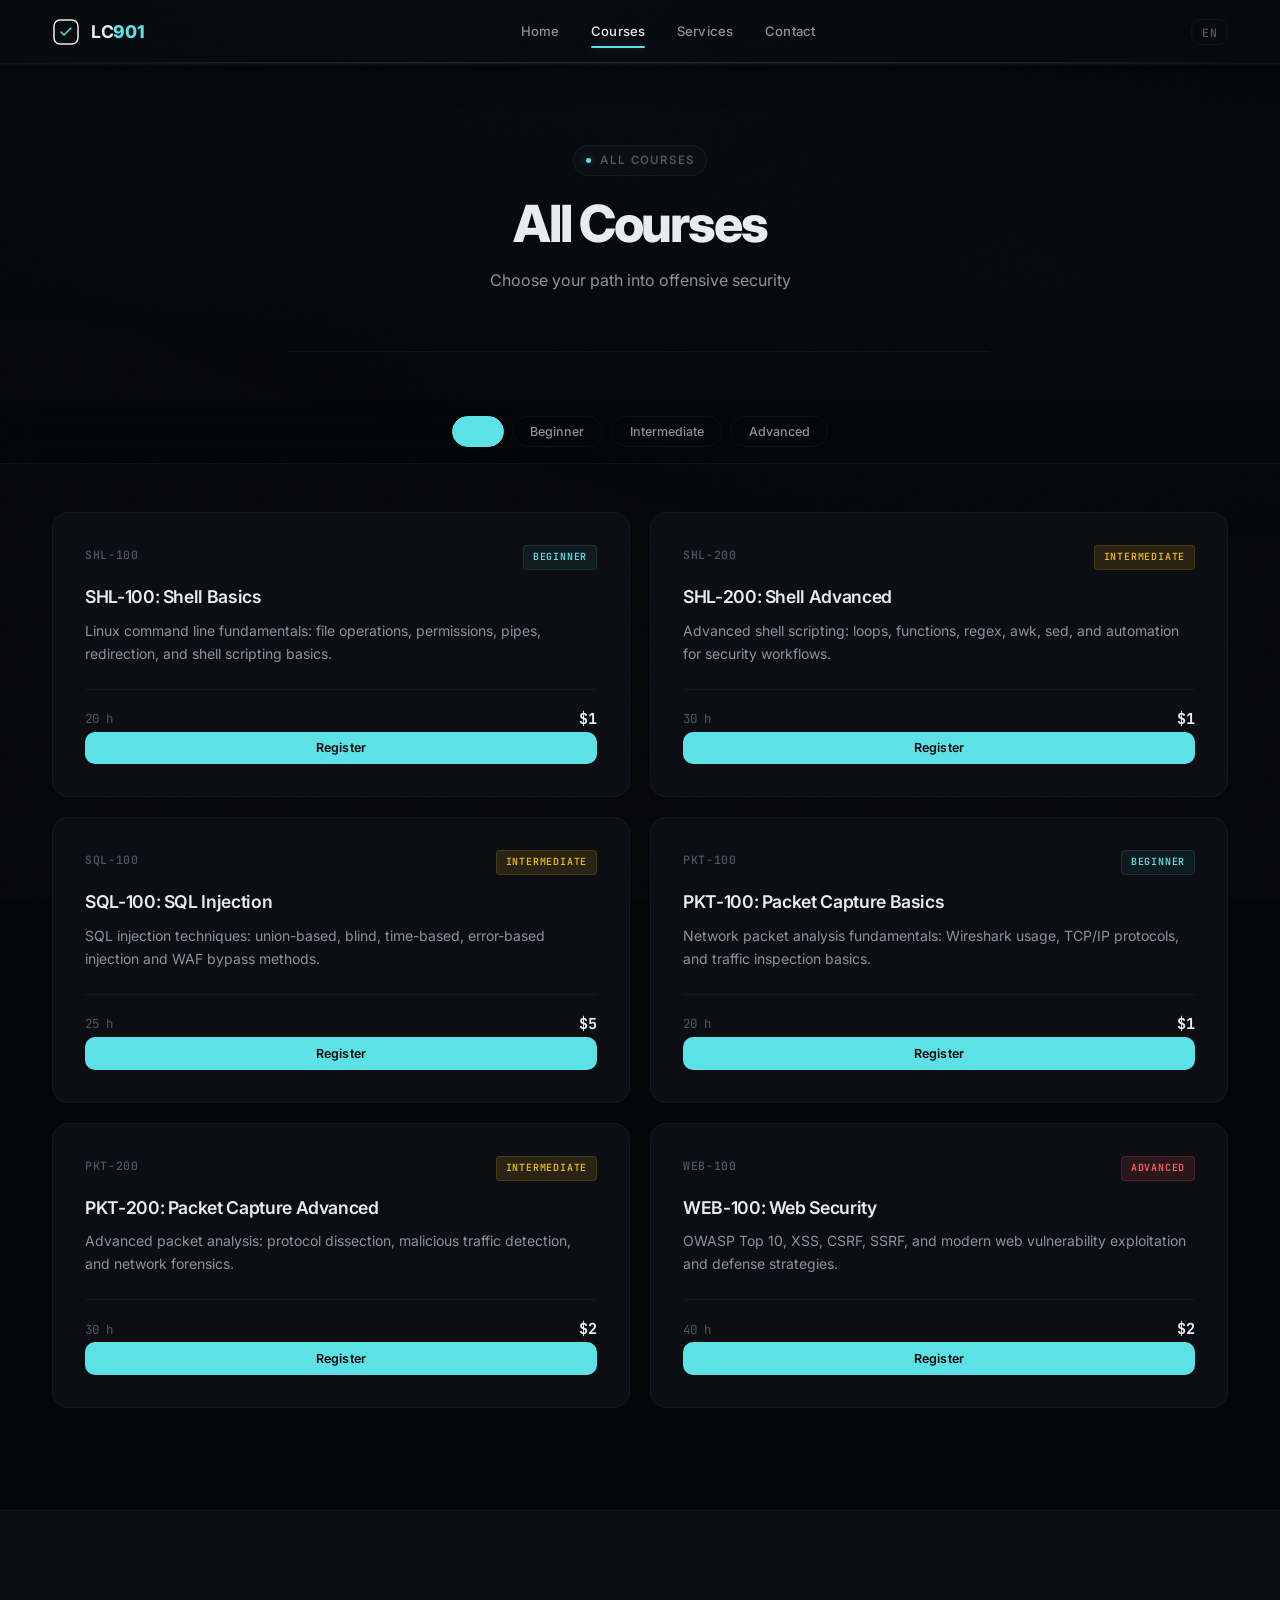
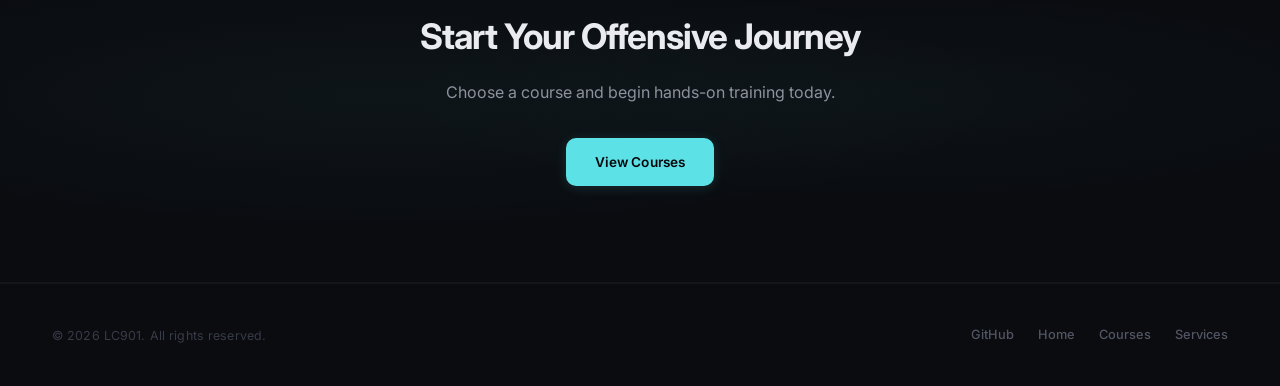
==== courses.html @ bdf3a2ab "Add files via upload" ====
<!DOCTYPE html>
<html lang="en">
<head>
  <meta charset="UTF-8">
  <meta name="viewport" content="width=device-width, initial-scale=1.0">
  <title>Courses — LC901</title>
  <meta name="description" content="Choose your path into offensive security.">
  <link rel="preconnect" href="https://fonts.googleapis.com">
  <link rel="preconnect" href="https://fonts.gstatic.com" crossorigin>
  <link href="https://fonts.googleapis.com/css2?family=Inter:wght@400;500;600;700;800&family=JetBrains+Mono:wght@400;500;600;700&display=swap" rel="stylesheet">
  <link rel="stylesheet" href="css/style.css">
</head>
<body>

  <!-- Fixed overlays -->
  <div class="grain" aria-hidden="true"></div>
  <div class="grid-bg" aria-hidden="true"></div>
  <div class="ambient-glow" aria-hidden="true"></div>

  <!-- Navigation -->
  <header class="nav" id="nav">
    <div class="nav-inner">
      <a href="index.html" class="nav-logo">
        <svg width="28" height="28" viewBox="0 0 28 28" fill="none" xmlns="http://www.w3.org/2000/svg" aria-hidden="true">
          <rect x="2" y="2" width="24" height="24" rx="6" stroke="currentColor" stroke-width="1.5"/>
          <path d="M9 14l3 3 7-7" stroke="var(--accent)" stroke-width="1.5" stroke-linecap="round" stroke-linejoin="round"/>
        </svg>
        <span class="nav-logo-text">LC<span>901</span></span>
      </a>
      <nav class="nav-links">
        <a href="index.html" class="nav-link" data-i18n="nav_home">Home</a>
        <a href="courses.html" class="nav-link active" data-i18n="nav_courses">Courses</a>
        <a href="services.html" class="nav-link" data-i18n="nav_services">Services</a>
        <a href="index.html#contact" class="nav-link" data-i18n="nav_contact">Contact</a>
      </nav>
      <div class="nav-actions">
        <div class="lang-dropdown" id="lang-dropdown">
          <button class="lang-btn" id="lang-btn" type="button" aria-expanded="false">EN</button>
          <div class="lang-menu" id="lang-menu" role="menu">
            <button role="menuitem" data-lang="en">English</button>
            <button role="menuitem" data-lang="zh">中文</button>
            <button role="menuitem" data-lang="ja">日本語</button>
            <button role="menuitem" data-lang="ko">한국어</button>
            <button role="menuitem" data-lang="ru">Русский</button>
            <button role="menuitem" data-lang="de">Deutsch</button>
            <button role="menuitem" data-lang="fr">Français</button>
            <button role="menuitem" data-lang="es">Español</button>
          </div>
        </div>
        <button class="menu-toggle" id="menu-toggle" aria-label="Toggle menu">
          <svg width="20" height="20" viewBox="0 0 20 20" fill="none"><path d="M3 5h14M3 10h14M3 15h14" stroke="currentColor" stroke-width="1.5" stroke-linecap="round"/></svg>
        </button>
      </div>
    </div>
  </header>

  <!-- Mobile Menu Overlay -->
  <div class="mobile-overlay" id="mobile-overlay">
    <div class="mobile-nav-links">
      <a href="index.html" data-i18n="nav_home">Home</a>
      <a href="courses.html" class="active" data-i18n="nav_courses">Courses</a>
      <a href="services.html" data-i18n="nav_services">Services</a>
      <a href="index.html#contact" data-i18n="nav_contact">Contact</a>
    </div>
  </div>

  <!-- Page Header -->
  <section class="page-header">
    <div class="container">
      <div class="page-header-inner reveal-up">
        <div class="hero-eyebrow" style="justify-content: center; margin-bottom: 1.25rem;">
          <span class="pulse-dot"></span>
          <span data-i18n="all_courses_title">All Courses</span>
        </div>
        <h1 class="page-title" data-i18n="all_courses_title">All Courses</h1>
        <p class="page-sub" style="margin: 0 auto;" data-i18n="all_courses_subtitle">Choose your path into offensive security</p>
      </div>
    </div>
  </section>

  <!-- Filter Bar -->
  <section class="filter-bar">
    <div class="container">
      <div class="filter-tabs reveal-up" style="transition-delay: 100ms;" id="filter-tabs">
        <button class="filter-tab active" data-filter="all" data-i18n="filter_all">All</button>
        <button class="filter-tab" data-filter="beginner" data-i18n="level_beginner">Beginner</button>
        <button class="filter-tab" data-filter="intermediate" data-i18n="level_intermediate">Intermediate</button>
        <button class="filter-tab" data-filter="advanced" data-i18n="level_advanced">Advanced</button>
      </div>
    </div>
  </section>

  <!-- Course Grid -->
  <section class="section" style="padding-top: 3rem;">
    <div class="container">
      <div class="course-grid stagger-group" id="course-list">
        <!-- Rendered dynamically by app.js -->
      </div>
    </div>
  </section>

  <!-- CTA Banner -->
  <section class="cta-banner">
    <div class="container">
      <div class="cta-inner reveal-up">
        <h2 data-i18n="cta_title">Start Your Offensive Journey</h2>
        <p data-i18n="cta_desc">Choose a course and begin hands-on training today.</p>
        <a href="courses.html" class="btn btn-accent btn-arrow" data-i18n="hero_btn_courses">
          View Courses
          <svg width="16" height="16" viewBox="0 0 16 16" fill="none"><path d="M3 8h10M9 4l4 4-4 4" stroke="currentColor" stroke-width="1.5" stroke-linecap="round" stroke-linejoin="round"/></svg>
        </a>
      </div>
    </div>
  </section>

  <!-- Footer -->
  <footer class="footer">
    <div class="footer-inner">
      <p class="footer-copy" data-i18n="footer_copy">&copy; 2026 LC901. All rights reserved.</p>
      <div class="footer-links">
        <a href="https://github.com/lc901" target="_blank">GitHub</a>
        <a href="index.html" data-i18n="nav_home">Home</a>
        <a href="courses.html" data-i18n="nav_courses">Courses</a>
        <a href="services.html" data-i18n="nav_services">Services</a>
      </div>
    </div>
  </footer>

  <!-- Registration Modal -->
  <div class="modal-overlay" id="reg-modal">
    <div class="modal">
      <button class="modal-close" id="modal-close" aria-label="Close">&times;</button>
      <h2 id="modal-title" data-i18n="reg_title">Register</h2>
      <p id="modal-course" style="color: var(--text-secondary); margin: 0.4rem 0 1.5rem; font-size: 0.9rem;"></p>
      <form id="reg-form">
        <div class="form-group">
          <label for="reg-name" data-i18n="reg_name">Full Name</label>
          <input type="text" id="reg-name" name="name" required data-i18n-attr="placeholder:reg_name_ph" placeholder="Your name">
        </div>
        <div class="form-group">
          <label for="reg-email" data-i18n="reg_email">Email</label>
          <input type="email" id="reg-email" name="email" required data-i18n-attr="placeholder:reg_email_ph" placeholder="you@example.com">
        </div>
        <div class="form-group">
          <label for="reg-phone" data-i18n="reg_phone">Phone <span class="opt">(optional)</span></label>
          <input type="tel" id="reg-phone" name="phone" data-i18n-attr="placeholder:reg_phone_ph" placeholder="+86 ...">
        </div>
        <input type="hidden" id="reg-course-id" name="courseId">
        <button type="submit" class="btn btn-accent" style="width:100%; margin-top:1.5rem;" data-i18n="reg_submit">Submit Registration</button>
      </form>
      <div id="reg-message" style="margin-top:1rem; text-align:center; display:none; font-size:0.85rem;"></div>
    </div>
  </div>

  <script src="js/app.js"></script>
</body>
</html>
---- css/style.css ----
/* ================================================================
   LC901 Design System v3 — Aether Security
   Inspired by: CrowdStrike / Linear / Palantir / Awwwards winners
   Single accent: Cyan #5ce1e6 | Dark OLED base
   Motion: Spring physics, spotlight borders, scroll choreography
   ================================================================ */

/* === Reset & Variables === */
*, *::before, *::after {
  margin: 0;
  padding: 0;
  box-sizing: border-box;
}

:root {
  --bg-primary: #050608;
  --bg-secondary: #0a0c10;
  --bg-elevated: #10131a;
  --bg-card: #0c0e14;
  --bg-card-hover: #11151d;
  --bg-glass: rgba(10, 12, 16, 0.72);
  --border: rgba(255, 255, 255, 0.045);
  --border-strong: rgba(255, 255, 255, 0.09);
  --border-glow: rgba(92, 225, 230, 0.35);
  --text-primary: #eaebf0;
  --text-secondary: #8e919e;
  --text-muted: #525563;
  --text-faint: #383b48;
  --accent: #5ce1e6;
  --accent-dim: rgba(92, 225, 230, 0.12);
  --accent-darker: rgba(92, 225, 230, 0.06);
  --yellow: #f0b90a;
  --yellow-dim: rgba(240, 185, 10, 0.12);
  --red: #ff5f5f;
  --red-dim: rgba(255, 95, 95, 0.12);
  --green: #3ddc84;
  --green-dim: rgba(61, 220, 132, 0.12);
  --font-main: 'Inter', -apple-system, BlinkMacSystemFont, 'Segoe UI', sans-serif;
  --font-mono: 'JetBrains Mono', 'SF Mono', 'Fira Code', monospace;
  --max-w: 1240px;
  --radius: 16px;
  --radius-sm: 10px;
  --nav-h: 64px;
  --spring-fast: cubic-bezier(0.22, 1, 0.36, 1);
  --spring-medium: cubic-bezier(0.16, 1, 0.3, 1);
  --spring-slow: cubic-bezier(0.87, 0, 0.13, 1);
}

html {
  scroll-behavior: smooth;
  font-size: 16px;
  -webkit-font-smoothing: antialiased;
  -moz-osx-font-smoothing: grayscale;
  text-rendering: optimizeLegibility;
}

body {
  font-family: var(--font-main);
  background: var(--bg-primary);
  color: var(--text-primary);
  line-height: 1.7;
  overflow-x: hidden;
  min-height: 100vh;
}

body, body::before, body::after {
  background-image: none !important;
}

a {
  color: inherit;
  text-decoration: none;
}

img {
  max-width: 100%;
  height: auto;
}

::selection {
  background: var(--accent-dim);
  color: var(--text-primary);
}

/* === Scrollbar === */
::-webkit-scrollbar { width: 6px; }
::-webkit-scrollbar-track { background: var(--bg-primary); }
::-webkit-scrollbar-thumb { background: var(--text-faint); border-radius: 3px; }
::-webkit-scrollbar-thumb:hover { background: var(--text-muted); }

/* === Grain Overlay — fixed, pointer-events-none only === */
.grain {
  position: fixed;
  inset: 0;
  pointer-events: none;
  z-index: -1;
  opacity: 0.025;
  background-image: url("data:image/svg+xml,%3Csvg viewBox='0 0 256 256' xmlns='http://www.w3.org/2000/svg'%3E%3Cfilter id='n'%3E%3CfeTurbulence type='fractalNoise' baseFrequency='0.85' numOctaves='4' stitchTiles='stitch'/%3E%3C/filter%3E%3Crect width='100%25' height='100%25' filter='url(%23n)'/%3E%3C/svg%3E");
  background-size: 128px 128px;
}

/* === Ambient Mesh Glow === */
.ambient-glow {
  position: fixed;
  top: -30%;
  left: 50%;
  transform: translateX(-50%);
  width: 160vw;
  height: 100vh;
  background:
    radial-gradient(ellipse at 30% 20%, rgba(92, 225, 230, 0.025) 0%, transparent 45%),
    radial-gradient(ellipse at 70% 60%, rgba(92, 225, 230, 0.018) 0%, transparent 40%),
    radial-gradient(ellipse at 50% 40%, rgba(20, 60, 120, 0.03) 0%, transparent 50%);
  pointer-events: none;
  z-index: 0;
  will-change: transform;
}

/* === Grid Background === */
.grid-bg {
  position: fixed;
  inset: 0;
  pointer-events: none;
  z-index: 0;
  opacity: 0.025;
  background-image:
    linear-gradient(rgba(255,255,255,0.03) 1px, transparent 1px),
    linear-gradient(90deg, rgba(255,255,255,0.03) 1px, transparent 1px);
  background-size: 60px 60px;
}

/* === Layout === */
.container {
  max-width: var(--max-w);
  margin: 0 auto;
  padding: 0 2rem;
}

/* === Utility: Reveal on scroll === */
.reveal-up {
  opacity: 1;
  transform: translateY(0);
  filter: blur(0);
  transition: opacity 0.8s var(--spring-medium), transform 0.8s var(--spring-medium), filter 0.8s var(--spring-medium);
}
.reveal-up.visible {
  opacity: 1;
  transform: translateY(0);
  filter: blur(0);
}
.reveal-left {
  opacity: 1;
  transform: translateX(0);
  filter: blur(0);
  transition: opacity 0.8s var(--spring-medium), transform 0.8s var(--spring-medium), filter 0.8s var(--spring-medium);
}
.reveal-left.visible {
  opacity: 1;
  transform: translateX(0);
  filter: blur(0);
}
.reveal-scale {
  opacity: 1;
  transform: scale(1);
  filter: blur(0);
  transition: opacity 0.7s var(--spring-medium), transform 0.7s var(--spring-medium), filter 0.7s var(--spring-medium);
}
.reveal-scale.visible {
  opacity: 1;
  transform: scale(1);
  filter: blur(0);
}

/* Scroll-triggered: starts hidden, revealed by JS */
.sr-up {
  opacity: 0;
  transform: translateY(32px);
  filter: blur(6px);
  transition: opacity 0.8s var(--spring-medium), transform 0.8s var(--spring-medium), filter 0.8s var(--spring-medium);
}
.sr-up.visible {
  opacity: 1;
  transform: translateY(0);
  filter: blur(0);
}
.sr-left {
  opacity: 0;
  transform: translateX(-40px);
  filter: blur(6px);
  transition: opacity 0.8s var(--spring-medium), transform 0.8s var(--spring-medium), filter 0.8s var(--spring-medium);
}
.sr-left.visible {
  opacity: 1;
  transform: translateX(0);
  filter: blur(0);
}
.sr-scale {
  opacity: 0;
  transform: scale(0.94);
  filter: blur(4px);
  transition: opacity 0.7s var(--spring-medium), transform 0.7s var(--spring-medium), filter 0.7s var(--spring-medium);
}
.sr-scale.visible {
  opacity: 1;
  transform: scale(1);
  filter: blur(0);
}

/* Stagger children */
.stagger-group > *:nth-child(1) { transition-delay: 0ms; }
.stagger-group > *:nth-child(2) { transition-delay: 80ms; }
.stagger-group > *:nth-child(3) { transition-delay: 160ms; }
.stagger-group > *:nth-child(4) { transition-delay: 240ms; }
.stagger-group > *:nth-child(5) { transition-delay: 320ms; }
.stagger-group > *:nth-child(6) { transition-delay: 400ms; }
.stagger-group > *:nth-child(7) { transition-delay: 480ms; }
.stagger-group > *:nth-child(8) { transition-delay: 560ms; }

/* === Navigation === */
.nav {
  position: fixed;
  top: 0;
  left: 0;
  right: 0;
  height: var(--nav-h);
  background: var(--bg-glass);
  backdrop-filter: blur(32px) saturate(180%);
  -webkit-backdrop-filter: blur(32px) saturate(180%);
  border-bottom: 1px solid var(--border);
  box-shadow: 0 1px 0 rgba(255, 255, 255, 0.02), 0 8px 32px rgba(0, 0, 0, 0.25);
  z-index: 1000;
  transition: all 0.4s var(--spring-medium);
}

.nav.scrolled {
  background: rgba(5, 6, 8, 0.92);
  box-shadow: 0 1px 0 rgba(255, 255, 255, 0.03), 0 4px 20px rgba(0, 0, 0, 0.4);
}

.nav::before {
  content: '';
  position: absolute;
  bottom: 0;
  left: 50%;
  transform: translateX(-50%);
  width: 100%;
  height: 1px;
  background: linear-gradient(90deg, transparent 0%, rgba(92, 225, 230, 0.12) 20%, rgba(92, 225, 230, 0.2) 50%, rgba(92, 225, 230, 0.12) 80%, transparent 100%);
}

.nav-inner {
  display: flex;
  align-items: center;
  justify-content: space-between;
  max-width: var(--max-w);
  margin: 0 auto;
  padding: 0 2rem;
  height: 100%;
}

.nav-logo {
  display: flex;
  align-items: center;
  gap: 0.7rem;
  color: var(--text-primary);
  font-weight: 700;
  font-size: 1.1rem;
  letter-spacing: -0.4px;
  flex-shrink: 0;
  transition: opacity 0.2s ease;
}

.nav-logo:hover { opacity: 0.85; }

.nav-logo-text span {
  color: var(--accent);
  font-weight: 800;
}

.nav-links {
  display: flex;
  align-items: center;
  gap: 2rem;
}

.nav-link {
  color: var(--text-secondary);
  font-size: 0.82rem;
  font-weight: 500;
  letter-spacing: 0.01em;
  transition: color 0.25s var(--spring-fast);
  white-space: nowrap;
  position: relative;
  padding: 0.2rem 0;
}

.nav-link:hover,
.nav-link.active {
  color: var(--text-primary);
}

.nav-link.active::after {
  content: '';
  position: absolute;
  bottom: -2px;
  left: 0;
  right: 0;
  height: 1.5px;
  background: var(--accent);
  border-radius: 1px;
  box-shadow: 0 0 8px rgba(92, 225, 230, 0.3);
}

.nav-link::before {
  content: '';
  position: absolute;
  inset: 0;
  border-radius: 999px;
  background: rgba(92, 225, 230, 0.06);
  opacity: 0;
  transform: scaleX(0);
  transform-origin: left;
  transition: all 0.35s var(--spring-medium);
}

.nav-link:hover::before {
  opacity: 1;
  transform: scaleX(1);
}

.nav-actions {
  display: flex;
  align-items: center;
  gap: 0.65rem;
}

.menu-toggle {
  display: none;
  background: none;
  border: none;
  color: var(--text-primary);
  cursor: pointer;
  padding: 0.25rem;
  z-index: 1100;
}

/* === Language Dropdown === */
.lang-dropdown {
  position: relative;
  display: inline-block;
  z-index: 1100;
}

.lang-btn {
  background: transparent;
  color: var(--text-muted);
  border: 1px solid var(--border);
  border-radius: var(--radius-sm);
  padding: 0.3rem 0.6rem;
  font-size: 0.72rem;
  font-weight: 600;
  font-family: var(--font-mono);
  cursor: pointer;
  letter-spacing: 0.06em;
  transition: all 0.25s var(--spring-fast);
}

.lang-btn:hover {
  border-color: var(--border-strong);
  color: var(--text-primary);
  background: rgba(255, 255, 255, 0.03);
}

.lang-menu {
  display: none;
  position: absolute;
  top: calc(100% + 8px);
  right: 0;
  background: var(--bg-elevated);
  border: 1px solid var(--border-strong);
  border-radius: var(--radius);
  min-width: 150px;
  overflow: hidden;
  box-shadow: 0 16px 48px rgba(0, 0, 0, 0.5), 0 0 0 1px rgba(255, 255, 255, 0.02);
  transform: translateY(-4px);
  opacity: 0;
  transition: all 0.25s var(--spring-fast);
  pointer-events: none;
  z-index: 1200;
}

.lang-menu.open {
  display: block;
  transform: translateY(0);
  opacity: 1;
  pointer-events: auto;
}

.lang-menu button {
  display: block;
  width: 100%;
  text-align: left;
  padding: 0.65rem 1rem;
  background: none;
  border: none;
  color: var(--text-secondary);
  font-size: 0.82rem;
  font-family: var(--font-main);
  cursor: pointer;
  transition: all 0.15s ease;
}

.lang-menu button:hover {
  background: rgba(255, 255, 255, 0.03);
  color: var(--text-primary);
  padding-left: 1.15rem;
}

.lang-menu button.active {
  color: var(--accent);
}

/* === Mobile Menu Overlay === */
.mobile-overlay {
  position: fixed;
  inset: 0;
  z-index: 999;
  background: rgba(5, 6, 8, 0.92);
  backdrop-filter: blur(40px) saturate(200%);
  -webkit-backdrop-filter: blur(40px) saturate(200%);
  display: flex;
  align-items: center;
  justify-content: center;
  opacity: 0;
  pointer-events: none;
  transition: opacity 0.35s var(--spring-medium);
}

.mobile-overlay.active {
  opacity: 1;
  pointer-events: auto;
}

.mobile-nav-links {
  display: flex;
  flex-direction: column;
  align-items: center;
  gap: 1.5rem;
}

.mobile-nav-links a {
  font-size: 1.3rem;
  font-weight: 600;
  letter-spacing: -0.02em;
  color: var(--text-secondary);
  transition: color 0.25s ease;
}

.mobile-nav-links a:hover,
.mobile-nav-links a.active {
  color: var(--text-primary);
}

/* === Hero === */
.hero {
  min-height: 100dvh;
  padding-top: calc(var(--nav-h) + 4rem);
  padding-bottom: 4rem;
  display: flex;
  align-items: center;
  position: relative;
}

.hero::before {
  content: '';
  position: absolute;
  top: 0;
  left: 0;
  right: 0;
  height: 1px;
  background: linear-gradient(90deg, transparent, rgba(92, 225, 230, 0.1), transparent);
}

.hero-grid {
  display: grid;
  grid-template-columns: 1fr 1fr;
  gap: 5rem;
  align-items: center;
  width: 100%;
  max-width: var(--max-w);
  margin: 0 auto;
  padding: 2rem 2rem 4rem;
}

.hero-content {
  max-width: 580px;
}

.hero-eyebrow {
  display: inline-flex;
  align-items: center;
  gap: 0.6rem;
  color: var(--text-muted);
  font-size: 0.72rem;
  font-weight: 600;
  letter-spacing: 0.12em;
  text-transform: uppercase;
  margin-bottom: 1.75rem;
  padding: 0.3rem 0.75rem;
  border: 1px solid var(--border);
  border-radius: 999px;
  background: rgba(255, 255, 255, 0.02);
}

.hero-eyebrow .pulse-dot {
  width: 5px;
  height: 5px;
  background: var(--accent);
  border-radius: 50%;
  animation: pulse 2.2s ease-in-out infinite;
  box-shadow: 0 0 8px rgba(92, 225, 230, 0.4);
}

@keyframes pulse {
  0%, 100% { opacity: 1; transform: scale(1); }
  50% { opacity: 0.35; transform: scale(0.75); }
}

.hero-title {
  font-size: clamp(2.6rem, 5vw, 4rem);
  font-weight: 800;
  line-height: 1.02;
  letter-spacing: -0.045em;
  color: var(--text-primary);
  margin-bottom: 1.5rem;
  text-wrap: balance;
}

.hero-title .accent {
  color: var(--accent);
  text-shadow: 0 0 40px rgba(92, 225, 230, 0.15);
}

.hero-sub {
  font-size: 1.05rem;
  line-height: 1.7;
  color: var(--text-secondary);
  max-width: 500px;
  margin-bottom: 2.75rem;
}

.hero-cta {
  display: flex;
  gap: 1rem;
  flex-wrap: wrap;
}

/* === Terminal Window — Double Bezel Architecture === */
.hero-visual {
  perspective: 1000px;
}

.terminal-window {
  background: #0a0c10;
  border: 1px solid var(--border-strong);
  border-radius: var(--radius);
  overflow: hidden;
  box-shadow:
    0 32px 80px rgba(0, 0, 0, 0.55),
    0 0 0 1px rgba(92, 225, 230, 0.02),
    0 0 60px rgba(92, 225, 230, 0.03);
  transform: rotateY(-4deg) rotateX(2deg);
  transition: transform 0.6s var(--spring-medium);
}

.terminal-window:hover {
  transform: rotateY(-1deg) rotateX(0.5deg);
}

.terminal-header {
  display: flex;
  align-items: center;
  gap: 0.6rem;
  padding: 0.85rem 1.2rem;
  border-bottom: 1px solid var(--border);
  background: rgba(255, 255, 255, 0.012);
}

.terminal-dots {
  display: flex;
  gap: 6px;
}

.terminal-dots span {
  width: 11px;
  height: 11px;
  border-radius: 50%;
}

.terminal-dots span:nth-child(1) { background: #ff5f56; opacity: 0.8; }
.terminal-dots span:nth-child(2) { background: #ffbd2e; opacity: 0.8; }
.terminal-dots span:nth-child(3) { background: #27c93f; opacity: 0.8; }

.terminal-title {
  font-family: var(--font-mono);
  font-size: 0.72rem;
  color: var(--text-faint);
  margin-left: auto;
  letter-spacing: 0.03em;
}

.terminal-body {
  padding: 1.5rem 1.5rem 1.75rem;
  font-family: var(--font-mono);
  font-size: 0.78rem;
  line-height: 2;
  color: var(--text-secondary);
}

.terminal-body .term-prompt {
  color: var(--accent);
  font-weight: 500;
}

.terminal-body .term-cmd {
  color: var(--text-primary);
}

.terminal-body .term-output {
  color: var(--text-muted);
}

.terminal-body .term-divider {
  height: 1px;
  background: linear-gradient(90deg, transparent, var(--border-strong), transparent);
  margin: 0.6rem 0;
}

.terminal-body .term-table-header {
  color: var(--text-primary);
  font-weight: 600;
  letter-spacing: 0.06em;
}

.terminal-body .term-table-row {
  color: var(--text-secondary);
}

.terminal-body .term-status-open {
  color: var(--green);
}

.terminal-body .term-status-closed {
  color: var(--red);
}

.terminal-body .term-cursor {
  display: inline-block;
  width: 7px;
  height: 15px;
  background: var(--accent);
  animation: blink 1s step-end infinite;
  vertical-align: middle;
  box-shadow: 0 0 6px rgba(92, 225, 230, 0.3);
}

@keyframes blink {
  0%, 100% { opacity: 1; }
  50% { opacity: 0; }
}

/* === Buttons === */
.btn {
  display: inline-flex;
  align-items: center;
  justify-content: center;
  gap: 0.5rem;
  padding: 0.78rem 1.8rem;
  font-size: 0.85rem;
  font-weight: 600;
  letter-spacing: 0.01em;
  border-radius: var(--radius-sm);
  border: none;
  cursor: pointer;
  transition: all 0.3s var(--spring-fast);
  white-space: nowrap;
  position: relative;
  overflow: hidden;
}

.btn::after {
  content: '';
  position: absolute;
  inset: 0;
  border-radius: inherit;
  opacity: 0;
  background: radial-gradient(circle at var(--mx, 50%) var(--my, 50%), rgba(255,255,255,0.15) 0%, transparent 60%);
  transition: opacity 0.3s ease;
}

.btn:hover::after {
  opacity: 1;
}

.btn-accent {
  background: var(--accent);
  color: #06070a;
  box-shadow: 0 2px 12px rgba(92, 225, 230, 0.15);
}

.btn-accent:hover {
  background: #4dcdd2;
  transform: translateY(-2px);
  box-shadow: 0 8px 28px rgba(92, 225, 230, 0.25);
}

.btn-accent:active {
  transform: translateY(0) scale(0.98);
}

.btn-ghost {
  background: transparent;
  color: var(--text-secondary);
  border: 1px solid var(--border-strong);
}

.btn-ghost:hover {
  color: var(--text-primary);
  border-color: rgba(255, 255, 255, 0.2);
  background: rgba(255, 255, 255, 0.03);
  transform: translateY(-1px);
}

.btn-ghost:active {
  transform: translateY(0) scale(0.98);
}

.btn-arrow {
  display: inline-flex;
  align-items: center;
  gap: 0.4rem;
}

.btn-arrow svg {
  transition: transform 0.25s var(--spring-fast);
}

.btn:hover .btn-arrow svg {
  transform: translateX(2px);
}

/* === Spotlight Cards (shared) === */
.spotlight-card {
  position: relative;
  border: 1px solid var(--border);
  border-radius: var(--radius);
  background: var(--bg-card);
  overflow: hidden;
  transition: border-color 0.4s ease, background 0.4s ease;
}

.spotlight-card::before {
  content: '';
  position: absolute;
  inset: 0;
  border-radius: inherit;
  padding: 1px;
  background: radial-gradient(
    circle at var(--spot-x, 50%) var(--spot-y, 50%),
    rgba(92, 225, 230, 0.5) 0%,
    transparent 40%
  );
  -webkit-mask:
    linear-gradient(#fff 0 0) content-box,
    linear-gradient(#fff 0 0);
  -webkit-mask-composite: xor;
  mask-composite: exclude;
  pointer-events: none;
  opacity: 0;
  transition: opacity 0.4s ease;
}

.spotlight-card:hover::before {
  opacity: 1;
}

.spotlight-card:hover {
  border-color: transparent;
  background: var(--bg-card-hover);
}

/* === Stats Bar === */
.stats {
  border-top: 1px solid var(--border);
  border-bottom: 1px solid var(--border);
  background: var(--bg-secondary);
  position: relative;
  z-index: 1;
}

.stats::before {
  content: '';
  position: absolute;
  top: 0;
  left: 10%;
  right: 10%;
  height: 1px;
  background: linear-gradient(90deg, transparent, rgba(92, 225, 230, 0.12), transparent);
}

.stats-inner {
  display: grid;
  grid-template-columns: repeat(4, 1fr);
  gap: 0;
  max-width: var(--max-w);
  margin: 0 auto;
  padding: 3rem 2rem;
}

.stat {
  text-align: center;
  position: relative;
}

.stat:not(:last-child)::after {
  content: '';
  position: absolute;
  right: 0;
  top: 50%;
  transform: translateY(-50%);
  width: 1px;
  height: 50px;
  background: var(--border);
}

.stat-value {
  display: block;
  font-family: var(--font-mono);
  font-size: clamp(1.8rem, 3vw, 2.5rem);
  font-weight: 700;
  color: var(--accent);
  letter-spacing: -0.03em;
  line-height: 1;
  transition: transform 0.3s var(--spring-medium);
}

.stat-counting {
  animation: countPulse 0.6s var(--spring-medium);
}

@keyframes countPulse {
  0% { transform: scale(1); }
  50% { transform: scale(1.06); }
  100% { transform: scale(1); }
}

.stat-label {
  display: block;
  font-size: 0.72rem;
  color: var(--text-muted);
  text-transform: uppercase;
  letter-spacing: 0.1em;
  margin-top: 0.75rem;
  text-align: center;
  font-weight: 500;
}

/* === Sections === */
.section {
  padding: clamp(4rem, 8vw, 7rem) 0;
}

.section-alt {
  background: var(--bg-secondary);
}

.section-header {
  margin-bottom: 3.5rem;
  max-width: 600px;
}

.section-header.centered {
  text-align: center;
  margin-left: auto;
  margin-right: auto;
}

.section-title {
  font-size: clamp(1.85rem, 3vw, 2.5rem);
  font-weight: 700;
  letter-spacing: -0.035em;
  line-height: 1.15;
  color: var(--text-primary);
  text-wrap: balance;
}

.section-sub,
.page-sub {
  font-size: 1rem;
  color: var(--text-secondary);
  line-height: 1.7;
  max-width: 560px;
  margin-top: 1rem;
}

/* === Feature Cards — Double Bezel + Spotlight === */
.features-grid {
  display: grid;
  grid-template-columns: repeat(3, 1fr);
  gap: 1rem;
}

.feature-card {
  padding: 2rem;
  border-radius: var(--radius);
  position: relative;
  overflow: hidden;
  transition: all 0.35s var(--spring-medium);
  display: flex;
  flex-direction: column;
}

.feature-card:hover {
  background: var(--bg-card-hover);
  transform: translateY(-3px);
}

.feature-icon {
  width: 42px;
  height: 42px;
  display: flex;
  align-items: center;
  justify-content: center;
  border-radius: var(--radius-sm);
  background: var(--accent-darker);
  color: var(--accent);
  margin-bottom: 1.4rem;
  flex-shrink: 0;
  transition: all 0.35s var(--spring-medium);
}

.feature-card:hover .feature-icon {
  background: var(--accent-dim);
  transform: scale(1.08) rotate(-2deg);
  box-shadow: 0 4px 16px rgba(92, 225, 230, 0.1);
}

.feature-icon svg {
  width: 20px;
  height: 20px;
}

.feature-card h3 {
  font-size: 0.95rem;
  font-weight: 600;
  color: var(--text-primary);
  margin-bottom: 0.5rem;
  letter-spacing: -0.01em;
}

.feature-card p {
  font-size: 0.85rem;
  color: var(--text-secondary);
  line-height: 1.6;
  flex: 1;
}

/* === Tools Marquee === */
.tools-marquee {
  overflow: hidden;
  mask-image: linear-gradient(90deg, transparent, black 10%, black 90%, transparent);
  -webkit-mask-image: linear-gradient(90deg, transparent, black 10%, black 90%, transparent);
  padding: 1.5rem 0;
}

.tools-track {
  display: flex;
  gap: 1rem;
  width: max-content;
  animation: marquee 35s linear infinite;
}

.tools-track:hover {
  animation-play-state: paused;
}

@keyframes marquee {
  0% { transform: translateX(0); }
  100% { transform: translateX(-50%); }
}

.tool-badge {
  display: flex;
  align-items: center;
  gap: 0.7rem;
  padding: 0.85rem 1.35rem;
  border: 1px solid var(--border);
  border-radius: var(--radius-sm);
  background: var(--bg-card);
  white-space: nowrap;
  flex-shrink: 0;
  transition: all 0.3s var(--spring-fast);
  cursor: default;
}

.tool-badge:hover {
  border-color: var(--border-strong);
  background: var(--bg-card-hover);
  transform: translateY(-2px);
}

.tool-badge img {
  width: 22px;
  height: 22px;
  border-radius: 4px;
}

.tool-badge span {
  font-size: 0.82rem;
  color: var(--text-secondary);
  font-weight: 500;
  letter-spacing: 0.01em;
}

/* === Page Header === */
.page-header {
  padding-top: calc(var(--nav-h) + 5rem);
  padding-bottom: 3rem;
}

.page-header-inner {
  border-bottom: 1px solid var(--border);
  padding-bottom: 3.5rem;
  text-align: center;
  max-width: 700px;
  margin: 0 auto;
}

.page-cta {
  display: flex;
  justify-content: center;
  gap: 1rem;
  margin-top: 2rem;
}

.page-title {
  font-size: clamp(2.2rem, 4vw, 3.2rem);
  font-weight: 800;
  letter-spacing: -0.04em;
  line-height: 1.08;
  color: var(--text-primary);
  margin-bottom: 1rem;
  text-wrap: balance;
}

/* === Filter Bar === */
.filter-bar {
  position: sticky;
  top: var(--nav-h);
  z-index: 100;
  background: rgba(5, 6, 8, 0.85);
  backdrop-filter: blur(20px);
  -webkit-backdrop-filter: blur(20px);
  border-bottom: 1px solid var(--border);
  padding: 1rem 0;
  transition: background 0.3s ease;
}

.filter-tabs {
  display: flex;
  gap: 0.5rem;
  justify-content: center;
}

.filter-tab {
  background: transparent;
  border: 1px solid var(--border);
  border-radius: 999px;
  padding: 0.45rem 1.1rem;
  font-size: 0.78rem;
  font-weight: 500;
  color: var(--text-secondary);
  cursor: pointer;
  transition: all 0.3s var(--spring-fast);
  font-family: var(--font-main);
  position: relative;
  overflow: hidden;
}

.filter-tab::before {
  content: '';
  position: absolute;
  inset: 0;
  border-radius: inherit;
  background: var(--accent);
  opacity: 0;
  transform: scale(0.95);
  transition: all 0.3s var(--spring-medium);
}

.filter-tab:hover {
  border-color: rgba(92, 225, 230, 0.3);
  color: var(--text-primary);
}

.filter-tab.active {
  background: var(--accent);
  border-color: var(--accent);
  color: #06070a;
  font-weight: 600;
}

.filter-tab.active::before {
  opacity: 1;
  transform: scale(1);
}

/* === Course Cards === */
.course-grid {
  display: grid;
  grid-template-columns: repeat(2, 1fr);
  gap: 1.25rem;
}

.course-card {
  background: var(--bg-card);
  border: 1px solid var(--border);
  border-radius: var(--radius);
  padding: 2rem;
  display: flex;
  flex-direction: column;
  position: relative;
  overflow: hidden;
  transition: all 0.35s var(--spring-medium);
}

.course-card::after {
  content: '';
  position: absolute;
  top: 0;
  left: 0;
  right: 0;
  height: 2px;
  background: var(--accent);
  opacity: 0;
  transform: scaleX(0);
  transform-origin: left;
  transition: all 0.4s var(--spring-medium);
}

.course-card:hover {
  border-color: var(--border-strong);
  background: var(--bg-card-hover);
  transform: translateY(-3px);
  box-shadow: 0 20px 60px rgba(0, 0, 0, 0.3);
}

.course-card:hover::after {
  opacity: 1;
  transform: scaleX(1);
}

.course-card-header {
  display: flex;
  justify-content: space-between;
  align-items: flex-start;
  margin-bottom: 1rem;
}

.course-id {
  font-family: var(--font-mono);
  font-size: 0.72rem;
  color: var(--text-muted);
  letter-spacing: 0.06em;
  font-weight: 500;
}

.course-tag {
  font-size: 0.62rem;
  font-weight: 600;
  text-transform: uppercase;
  letter-spacing: 0.08em;
  padding: 0.2rem 0.55rem;
  border-radius: 4px;
  background: var(--accent-darker);
  color: var(--accent);
  border: 1px solid rgba(92, 225, 230, 0.12);
  font-family: var(--font-mono);
}

.course-tag.intermediate {
  background: var(--yellow-dim);
  color: var(--yellow);
  border-color: rgba(240, 185, 10, 0.15);
}

.course-tag.advanced {
  background: var(--red-dim);
  color: var(--red);
  border-color: rgba(255, 95, 95, 0.15);
}

.course-card h3 {
  font-size: 1.1rem;
  font-weight: 600;
  color: var(--text-primary);
  margin-bottom: 0.6rem;
  letter-spacing: -0.02em;
  line-height: 1.3;
}

.course-card p {
  font-size: 0.875rem;
  color: var(--text-secondary);
  line-height: 1.65;
  flex: 1;
  margin-bottom: 1.5rem;
}

.course-meta {
  display: flex;
  align-items: center;
  justify-content: space-between;
  padding-top: 1rem;
  border-top: 1px solid var(--border);
}

.course-hours {
  font-size: 0.78rem;
  color: var(--text-muted);
  display: flex;
  align-items: center;
  gap: 0.35rem;
  font-family: var(--font-mono);
}

.course-price {
  font-family: var(--font-mono);
  font-size: 0.95rem;
  font-weight: 700;
  color: var(--text-primary);
}

.course-register {
  background: var(--accent);
  border: none;
  border-radius: var(--radius-sm);
  padding: 0.55rem 1.2rem;
  font-size: 0.78rem;
  font-weight: 600;
  color: #06070a;
  cursor: pointer;
  transition: all 0.3s var(--spring-fast);
  font-family: var(--font-main);
  letter-spacing: 0.01em;
  position: relative;
  overflow: hidden;
}

.course-register:hover {
  background: #4dcdd2;
  transform: translateY(-1px);
  box-shadow: 0 6px 20px rgba(92, 225, 230, 0.25);
}

.course-register:active {
  transform: translateY(0) scale(0.97);
}

/* === Services Grid === */
.services-grid {
  display: grid;
  grid-template-columns: repeat(2, 1fr);
  gap: 1.25rem;
}

.service-card {
  background: var(--bg-card);
  border: 1px solid var(--border);
  border-radius: var(--radius);
  padding: 2rem;
  position: relative;
  overflow: hidden;
  transition: all 0.35s var(--spring-medium);
  display: flex;
  flex-direction: column;
}

.service-card::before {
  content: '';
  position: absolute;
  top: 0;
  left: 0;
  right: 0;
  height: 1px;
  background: linear-gradient(90deg, transparent, var(--accent), transparent);
  opacity: 0;
  transition: opacity 0.4s ease;
}

.service-card::after {
  content: '';
  position: absolute;
  inset: 0;
  border-radius: inherit;
  padding: 1px;
  background: radial-gradient(
    circle at var(--spot-x, 50%) var(--spot-y, 50%),
    rgba(92, 225, 230, 0.5) 0%,
    transparent 40%
  );
  -webkit-mask:
    linear-gradient(#fff 0 0) content-box,
    linear-gradient(#fff 0 0);
  -webkit-mask-composite: xor;
  mask-composite: exclude;
  pointer-events: none;
  opacity: 0;
  transition: opacity 0.4s ease;
}

.service-card:hover {
  border-color: transparent;
  background: var(--bg-card-hover);
  transform: translateY(-3px);
  box-shadow: 0 20px 60px rgba(0, 0, 0, 0.3);
}

.service-card:hover::before {
  opacity: 0.5;
}

.service-card:hover::after {
  opacity: 1;
}

.service-num {
  font-family: var(--font-mono);
  font-size: 0.68rem;
  color: var(--text-faint);
  letter-spacing: 0.12em;
  margin-bottom: 1.2rem;
  font-weight: 500;
  transition: color 0.3s ease;
}

.service-card:hover .service-num {
  color: var(--text-muted);
}

.service-icon {
  width: 42px;
  height: 42px;
  display: flex;
  align-items: center;
  justify-content: center;
  border-radius: var(--radius-sm);
  background: var(--accent-darker);
  color: var(--accent);
  margin-bottom: 1.4rem;
  flex-shrink: 0;
  transition: all 0.35s var(--spring-medium);
}

.service-card:hover .service-icon {
  background: var(--accent-dim);
  transform: scale(1.08);
  box-shadow: 0 4px 16px rgba(92, 225, 230, 0.1);
}

.service-icon svg {
  width: 20px;
  height: 20px;
}

.service-card h3 {
  font-size: 1rem;
  font-weight: 600;
  color: var(--text-primary);
  margin-bottom: 0.5rem;
  letter-spacing: -0.01em;
}

.service-card p {
  font-size: 0.85rem;
  color: var(--text-secondary);
  line-height: 1.65;
  margin-bottom: 1.5rem;
  flex: 1;
}

.service-link {
  font-size: 0.8rem;
  font-weight: 600;
  color: var(--accent);
  display: inline-flex;
  align-items: center;
  gap: 0.3rem;
  transition: gap 0.25s var(--spring-fast);
}

.service-link:hover {
  gap: 0.6rem;
}

.service-link::after {
  content: '→';
  font-size: 0.85rem;
}

/* === CTA Banner === */
.cta-banner {
  background: var(--bg-secondary);
  border-top: 1px solid var(--border);
  border-bottom: 1px solid var(--border);
  padding: clamp(4rem, 8vw, 6rem) 0;
  position: relative;
  overflow: hidden;
}

.cta-banner::before {
  content: '';
  position: absolute;
  inset: 0;
  background:
    radial-gradient(ellipse at 30% 50%, rgba(92, 225, 230, 0.04) 0%, transparent 50%),
    radial-gradient(ellipse at 70% 50%, rgba(92, 225, 230, 0.03) 0%, transparent 40%);
  pointer-events: none;
}

.cta-inner {
  text-align: center;
  max-width: 600px;
  margin: 0 auto;
}

.cta-inner h2 {
  font-size: clamp(1.6rem, 3vw, 2.2rem);
  font-weight: 700;
  letter-spacing: -0.03em;
  color: var(--text-primary);
  margin-bottom: 0.75rem;
  text-wrap: balance;
}

.cta-inner p {
  font-size: 1rem;
  color: var(--text-secondary);
  line-height: 1.7;
  margin-bottom: 2rem;
}

/* === Contact Section === */
.contact-grid {
  display: flex;
  align-items: flex-end;
  justify-content: space-between;
  gap: 3rem;
}

.contact-info {
  display: flex;
  flex-wrap: wrap;
  gap: 1.5rem;
}

.contact-link {
  display: flex;
  align-items: center;
  gap: 0.6rem;
  color: var(--text-secondary);
  font-size: 0.9rem;
  transition: color 0.25s ease, gap 0.25s ease;
}

.contact-link:hover {
  color: var(--text-primary);
  gap: 0.8rem;
}

.contact-link svg {
  color: var(--text-muted);
  transition: color 0.25s ease;
}

.contact-link:hover svg {
  color: var(--accent);
}

/* === Footer === */
.footer {
  border-top: 1px solid var(--border);
  padding: 2.5rem 0;
  background: var(--bg-secondary);
}

.footer-inner {
  display: flex;
  align-items: center;
  justify-content: space-between;
  max-width: var(--max-w);
  margin: 0 auto;
  padding: 0 2rem;
}

.footer-copy {
  font-size: 0.78rem;
  color: var(--text-faint);
  letter-spacing: 0.01em;
}

.footer-links {
  display: flex;
  gap: 1.5rem;
}

.footer-links a {
  font-size: 0.8rem;
  color: var(--text-muted);
  font-weight: 500;
  transition: color 0.25s ease;
}

.footer-links a:hover {
  color: var(--text-primary);
}

/* === Registration Modal === */
.modal-overlay {
  position: fixed;
  inset: 0;
  z-index: 2000;
  background: rgba(5, 6, 8, 0.85);
  backdrop-filter: blur(20px);
  -webkit-backdrop-filter: blur(20px);
  display: flex;
  align-items: center;
  justify-content: center;
  padding: 2rem;
  opacity: 0;
  pointer-events: none;
  transition: opacity 0.3s var(--spring-fast);
}

.modal-overlay.active {
  opacity: 1;
  pointer-events: auto;
}

.modal {
  background: var(--bg-elevated);
  border: 1px solid var(--border-strong);
  border-radius: var(--radius);
  padding: 2.5rem;
  width: 100%;
  max-width: 440px;
  position: relative;
  transform: translateY(20px) scale(0.96);
  transition: transform 0.35s var(--spring-medium);
  box-shadow: 0 32px 80px rgba(0, 0, 0, 0.5);
}

.modal-overlay.active .modal {
  transform: translateY(0) scale(1);
}

.modal-close {
  position: absolute;
  top: 1rem;
  right: 1rem;
  background: none;
  border: none;
  color: var(--text-muted);
  font-size: 1.3rem;
  cursor: pointer;
  width: 32px;
  height: 32px;
  display: flex;
  align-items: center;
  justify-content: center;
  border-radius: var(--radius-sm);
  transition: all 0.2s ease;
}

.modal-close:hover {
  background: rgba(255, 255, 255, 0.05);
  color: var(--text-primary);
}

.modal h2 {
  font-size: 1.4rem;
  font-weight: 700;
  letter-spacing: -0.02em;
  margin-bottom: 0.3rem;
}

.form-group {
  margin-top: 1.25rem;
}

.form-group label {
  display: block;
  font-size: 0.78rem;
  font-weight: 500;
  color: var(--text-muted);
  text-transform: uppercase;
  letter-spacing: 0.06em;
  margin-bottom: 0.4rem;
}

.form-group input {
  width: 100%;
  background: var(--bg-card);
  border: 1px solid var(--border);
  border-radius: var(--radius-sm);
  padding: 0.7rem 1rem;
  font-size: 0.9rem;
  color: var(--text-primary);
  font-family: var(--font-main);
  transition: all 0.25s var(--spring-fast);
}

.form-group input:focus {
  outline: none;
  border-color: var(--accent);
  box-shadow: 0 0 0 3px var(--accent-dim);
}

.form-group input::placeholder {
  color: var(--text-faint);
}

.form-group .opt {
  text-transform: none;
  font-weight: 400;
  font-size: 0.72rem;
  letter-spacing: normal;
}

#reg-form .btn {
  margin-top: 1.5rem;
}

#reg-message {
  margin-top: 1rem;
  text-align: center;
  font-size: 0.85rem;
  min-height: 1.2em;
}

#reg-message.success { color: var(--green); }
#reg-message.error { color: var(--red); }

/* === Reduced Motion === */
@media (prefers-reduced-motion: reduce) {
  *, *::before, *::after {
    animation-duration: 0.01ms !important;
    animation-iteration-count: 1 !important;
    transition-duration: 0.01ms !important;
  }
  .reveal-up, .reveal-left, .reveal-scale {
    opacity: 1;
    transform: none;
    filter: none;
  }
}

/* === Responsive === */
@media (max-width: 1024px) {
  .hero-grid {
    grid-template-columns: 1fr;
    gap: 3rem;
    padding: 2rem 2rem 3rem;
  }

  .hero-visual {
    order: -1;
    max-width: 560px;
    margin: 0 auto;
  }

  .terminal-window {
    transform: none;
  }

  .features-grid {
    grid-template-columns: repeat(2, 1fr);
  }

  .services-grid {
    grid-template-columns: repeat(2, 1fr);
  }
}

@media (max-width: 768px) {
  :root {
    --nav-h: 56px;
  }

  .container {
    padding: 0 1.25rem;
  }

  .nav-links {
    display: none;
  }

  .menu-toggle {
    display: flex;
    align-items: center;
    justify-content: center;
  }

  .hero {
    padding-top: calc(var(--nav-h) + 2rem);
  }

  .hero-grid {
    grid-template-columns: 1fr;
    gap: 2.5rem;
    padding: 1.5rem 0 2rem;
  }

  .hero-content {
    max-width: 100%;
    text-align: center;
  }

  .hero-sub {
    max-width: 100%;
    margin-left: auto;
    margin-right: auto;
  }

  .hero-cta {
    justify-content: center;
  }

  .stats-inner {
    grid-template-columns: repeat(2, 1fr);
    gap: 2rem;
    padding: 2rem 1.5rem;
  }

  .stat:not(:last-child)::after {
    display: none;
  }

  .features-grid,
  .course-grid,
  .services-grid {
    grid-template-columns: 1fr;
  }

  .section-header {
    margin-bottom: 2.5rem;
  }

  .section-header.centered {
    text-align: center;
  }

  .contact-grid {
    flex-direction: column;
    align-items: flex-start;
  }

  .footer-inner {
    flex-direction: column;
    gap: 1rem;
    text-align: center;
  }

  .page-header {
    padding-top: calc(var(--nav-h) + 3rem);
    padding-bottom: 2rem;
  }

  .page-header-inner {
    padding-bottom: 2rem;
  }

  .filter-tabs {
    flex-wrap: wrap;
  }

  .tools-marquee {
    mask-image: none;
    -webkit-mask-image: none;
  }
}
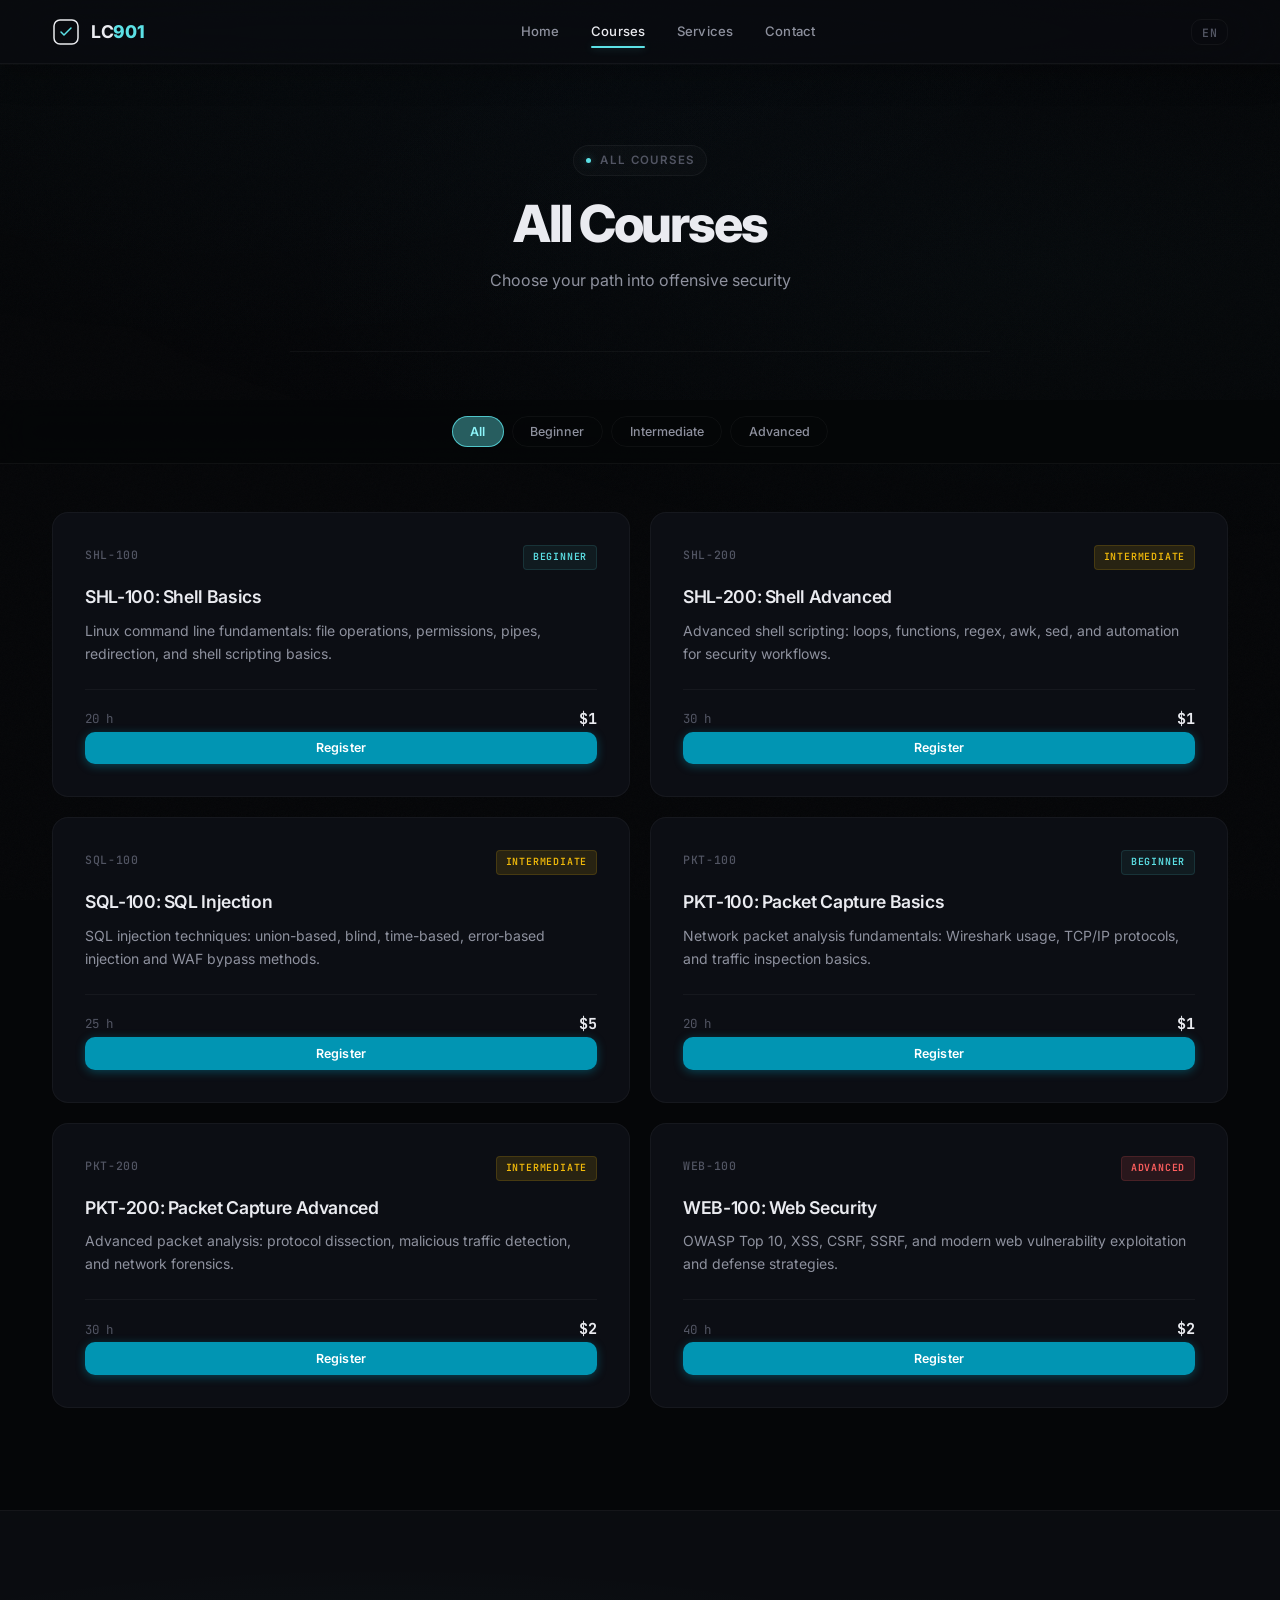
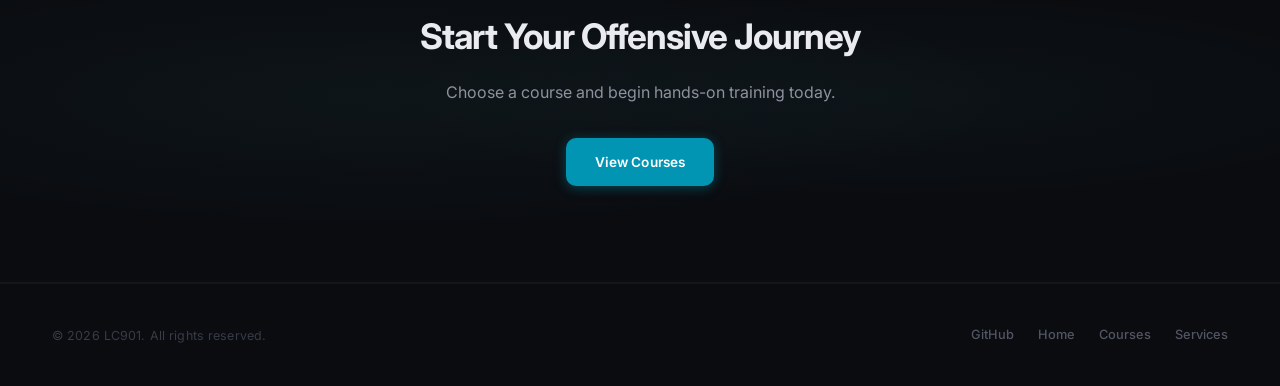
==== commit 5a59ee80: "更新前端页面并接入 Cloudflare Workers 报名接口" ====
--- a/courses.html
+++ b/courses.html
@@ -93,7 +93,7 @@
   <!-- Course Grid -->
   <section class="section" style="padding-top: 3rem;">
     <div class="container">
-      <div class="course-grid stagger-group" id="course-list">
+      <div class="course-grid" id="course-list">
         <!-- Rendered dynamically by app.js -->
       </div>
     </div>
--- a/css/style.css
+++ b/css/style.css
@@ -206,15 +206,7 @@
   filter: blur(0);
 }
 
-/* Stagger children */
-.stagger-group > *:nth-child(1) { transition-delay: 0ms; }
-.stagger-group > *:nth-child(2) { transition-delay: 80ms; }
-.stagger-group > *:nth-child(3) { transition-delay: 160ms; }
-.stagger-group > *:nth-child(4) { transition-delay: 240ms; }
-.stagger-group > *:nth-child(5) { transition-delay: 320ms; }
-.stagger-group > *:nth-child(6) { transition-delay: 400ms; }
-.stagger-group > *:nth-child(7) { transition-delay: 480ms; }
-.stagger-group > *:nth-child(8) { transition-delay: 560ms; }
+
 
 /* === Navigation === */
 .nav {
@@ -237,16 +229,6 @@
   box-shadow: 0 1px 0 rgba(255, 255, 255, 0.03), 0 4px 20px rgba(0, 0, 0, 0.4);
 }
 
-.nav::before {
-  content: '';
-  position: absolute;
-  bottom: 0;
-  left: 50%;
-  transform: translateX(-50%);
-  width: 100%;
-  height: 1px;
-  background: linear-gradient(90deg, transparent 0%, rgba(92, 225, 230, 0.12) 20%, rgba(92, 225, 230, 0.2) 50%, rgba(92, 225, 230, 0.12) 80%, transparent 100%);
-}
 
 .nav-inner {
   display: flex;
@@ -703,15 +685,15 @@
 }
 
 .btn-accent {
-  background: var(--accent);
-  color: #06070a;
-  box-shadow: 0 2px 12px rgba(92, 225, 230, 0.15);
+  background: #0195b3;
+  color: #ffffff;
+  box-shadow: 0 2px 12px rgba(1, 149, 179, 0.4);
 }
 
 .btn-accent:hover {
-  background: #4dcdd2;
+  background: #017a94;
   transform: translateY(-2px);
-  box-shadow: 0 8px 28px rgba(92, 225, 230, 0.25);
+  box-shadow: 0 8px 28px rgba(1, 149, 179, 0.55);
 }
 
 .btn-accent:active {
@@ -925,31 +907,6 @@
   transform: translateY(-3px);
 }
 
-.feature-icon {
-  width: 42px;
-  height: 42px;
-  display: flex;
-  align-items: center;
-  justify-content: center;
-  border-radius: var(--radius-sm);
-  background: var(--accent-darker);
-  color: var(--accent);
-  margin-bottom: 1.4rem;
-  flex-shrink: 0;
-  transition: all 0.35s var(--spring-medium);
-}
-
-.feature-card:hover .feature-icon {
-  background: var(--accent-dim);
-  transform: scale(1.08) rotate(-2deg);
-  box-shadow: 0 4px 16px rgba(92, 225, 230, 0.1);
-}
-
-.feature-icon svg {
-  width: 20px;
-  height: 20px;
-}
-
 .feature-card h3 {
   font-size: 0.95rem;
   font-weight: 600;
@@ -1020,6 +977,18 @@
   color: var(--text-secondary);
   font-weight: 500;
   letter-spacing: 0.01em;
+}
+
+/* Tool badges link out to each tool's official site */
+.tool-badge a {
+  display: inline-flex;
+  align-items: center;
+  cursor: pointer;
+  transition: color 0.25s var(--spring-fast);
+}
+
+.tool-badge:hover a {
+  color: var(--accent);
 }
 
 /* === Page Header === */
@@ -1088,31 +1057,19 @@
 }
 
 .filter-tab::before {
-  content: '';
-  position: absolute;
-  inset: 0;
-  border-radius: inherit;
-  background: var(--accent);
-  opacity: 0;
-  transform: scale(0.95);
-  transition: all 0.3s var(--spring-medium);
+  display: none;
 }
 
 .filter-tab:hover {
-  border-color: rgba(92, 225, 230, 0.3);
+  border-color: rgba(92, 225, 230, 0.5);
   color: var(--text-primary);
 }
 
 .filter-tab.active {
-  background: var(--accent);
-  border-color: var(--accent);
-  color: #06070a;
+  background: rgba(92, 225, 230, 0.4);
+  border-color: rgba(92, 225, 230, 0.8);
+  color: #8ef6fa;
   font-weight: 600;
-}
-
-.filter-tab.active::before {
-  opacity: 1;
-  transform: scale(1);
 }
 
 /* === Course Cards === */
@@ -1134,30 +1091,11 @@
   transition: all 0.35s var(--spring-medium);
 }
 
-.course-card::after {
-  content: '';
-  position: absolute;
-  top: 0;
-  left: 0;
-  right: 0;
-  height: 2px;
-  background: var(--accent);
-  opacity: 0;
-  transform: scaleX(0);
-  transform-origin: left;
-  transition: all 0.4s var(--spring-medium);
-}
-
 .course-card:hover {
   border-color: var(--border-strong);
   background: var(--bg-card-hover);
   transform: translateY(-3px);
   box-shadow: 0 20px 60px rgba(0, 0, 0, 0.3);
-}
-
-.course-card:hover::after {
-  opacity: 1;
-  transform: scaleX(1);
 }
 
 .course-card-header {
@@ -1242,25 +1180,26 @@
 }
 
 .course-register {
-  background: var(--accent);
+  background: #0195b3;
   border: none;
   border-radius: var(--radius-sm);
   padding: 0.55rem 1.2rem;
   font-size: 0.78rem;
   font-weight: 600;
-  color: #06070a;
+  color: #ffffff;
   cursor: pointer;
   transition: all 0.3s var(--spring-fast);
   font-family: var(--font-main);
   letter-spacing: 0.01em;
   position: relative;
   overflow: hidden;
+  box-shadow: 0 2px 10px rgba(1, 149, 179, 0.4);
 }
 
 .course-register:hover {
-  background: #4dcdd2;
+  background: #017a94;
   transform: translateY(-1px);
-  box-shadow: 0 6px 20px rgba(92, 225, 230, 0.25);
+  box-shadow: 0 6px 20px rgba(1, 149, 179, 0.55);
 }
 
 .course-register:active {
@@ -1348,31 +1287,6 @@
   color: var(--text-muted);
 }
 
-.service-icon {
-  width: 42px;
-  height: 42px;
-  display: flex;
-  align-items: center;
-  justify-content: center;
-  border-radius: var(--radius-sm);
-  background: var(--accent-darker);
-  color: var(--accent);
-  margin-bottom: 1.4rem;
-  flex-shrink: 0;
-  transition: all 0.35s var(--spring-medium);
-}
-
-.service-card:hover .service-icon {
-  background: var(--accent-dim);
-  transform: scale(1.08);
-  box-shadow: 0 4px 16px rgba(92, 225, 230, 0.1);
-}
-
-.service-icon svg {
-  width: 20px;
-  height: 20px;
-}
-
 .service-card h3 {
   font-size: 1rem;
   font-weight: 600;
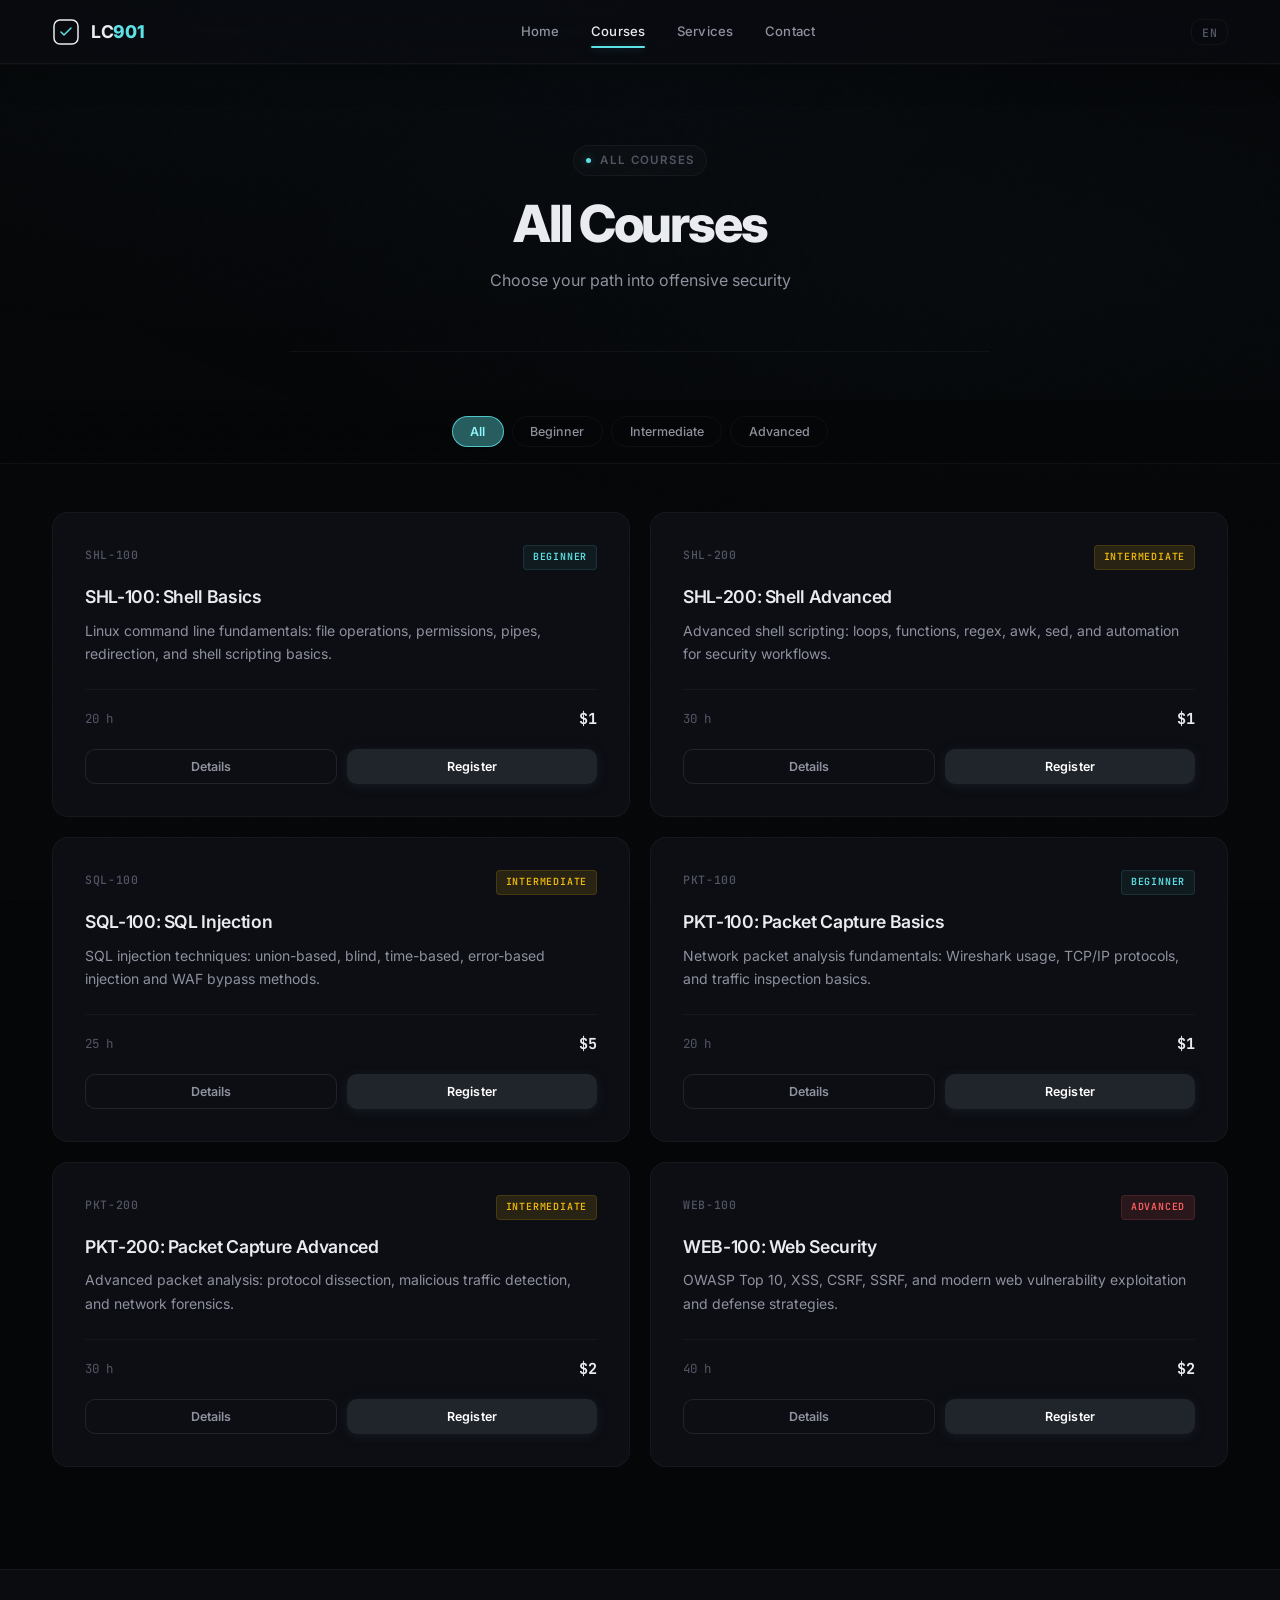
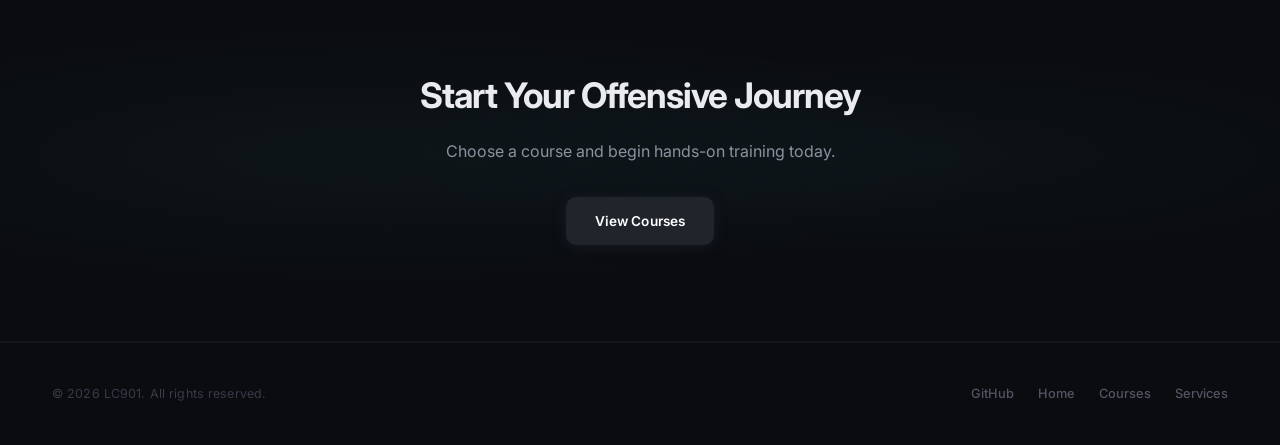
==== commit d2fecf7d: "课程详情弹窗，按钮配色改为 #20242B" ====
--- a/courses.html
+++ b/courses.html
@@ -152,6 +152,36 @@
     </div>
   </div>
 
+  <!-- Course Detail Modal -->
+  <div class="modal-overlay" id="detail-modal">
+    <div class="modal detail-modal">
+      <button class="modal-close" id="detail-close" aria-label="Close">&times;</button>
+      <div class="detail-head">
+        <span class="course-id" id="detail-id"></span>
+        <span class="course-tag" id="detail-level"></span>
+      </div>
+      <h2 id="detail-title"></h2>
+      <p class="detail-desc" id="detail-desc"></p>
+      <div class="course-meta detail-meta">
+        <span class="course-hours" id="detail-hours"></span>
+        <span class="course-price" id="detail-price"></span>
+      </div>
+      <section class="detail-block">
+        <h4 id="detail-topics-label"></h4>
+        <ul class="detail-list" id="detail-topics"></ul>
+      </section>
+      <section class="detail-block">
+        <h4 id="detail-outcomes-label"></h4>
+        <ul class="detail-list" id="detail-outcomes"></ul>
+      </section>
+      <section class="detail-block">
+        <h4 id="detail-audience-label"></h4>
+        <p class="detail-audience" id="detail-audience"></p>
+      </section>
+      <button class="btn btn-accent" id="detail-enroll" style="width:100%; margin-top:1.5rem;"></button>
+    </div>
+  </div>
+
   <script src="js/app.js"></script>
 </body>
 </html>
--- a/css/style.css
+++ b/css/style.css
@@ -670,30 +670,16 @@
   overflow: hidden;
 }
 
-.btn::after {
-  content: '';
-  position: absolute;
-  inset: 0;
-  border-radius: inherit;
-  opacity: 0;
-  background: radial-gradient(circle at var(--mx, 50%) var(--my, 50%), rgba(255,255,255,0.15) 0%, transparent 60%);
-  transition: opacity 0.3s ease;
-}
-
-.btn:hover::after {
-  opacity: 1;
-}
-
 .btn-accent {
-  background: #0195b3;
+  background: #20242B;
   color: #ffffff;
-  box-shadow: 0 2px 12px rgba(1, 149, 179, 0.4);
+  box-shadow: 0 2px 12px rgba(32, 36, 43, 0.6);
 }
 
 .btn-accent:hover {
-  background: #017a94;
+  background: #2c323b;
   transform: translateY(-2px);
-  box-shadow: 0 8px 28px rgba(1, 149, 179, 0.55);
+  box-shadow: 0 8px 28px rgba(32, 36, 43, 0.75);
 }
 
 .btn-accent:active {
@@ -1180,7 +1166,7 @@
 }
 
 .course-register {
-  background: #0195b3;
+  background: #20242B;
   border: none;
   border-radius: var(--radius-sm);
   padding: 0.55rem 1.2rem;
@@ -1193,17 +1179,127 @@
   letter-spacing: 0.01em;
   position: relative;
   overflow: hidden;
-  box-shadow: 0 2px 10px rgba(1, 149, 179, 0.4);
+  box-shadow: 0 2px 10px rgba(32, 36, 43, 0.6);
 }
 
 .course-register:hover {
-  background: #017a94;
+  background: #2c323b;
   transform: translateY(-1px);
-  box-shadow: 0 6px 20px rgba(1, 149, 179, 0.55);
+  box-shadow: 0 6px 20px rgba(32, 36, 43, 0.75);
 }
 
 .course-register:active {
   transform: translateY(0) scale(0.97);
+}
+
+/* === Course card actions (Details + Register) === */
+.course-actions {
+  display: flex;
+  gap: 0.6rem;
+  margin-top: 1.1rem;
+}
+
+.course-actions .course-register {
+  flex: 1;
+}
+
+.course-details {
+  flex: 1;
+  background: transparent;
+  border: 1px solid var(--border-strong);
+  border-radius: var(--radius-sm);
+  padding: 0.55rem 1.2rem;
+  font-size: 0.78rem;
+  font-weight: 600;
+  color: var(--text-secondary);
+  cursor: pointer;
+  transition: all 0.3s var(--spring-fast);
+  font-family: var(--font-main);
+  letter-spacing: 0.01em;
+}
+
+.course-details:hover {
+  color: var(--text-primary);
+  border-color: rgba(255, 255, 255, 0.2);
+  background: rgba(255, 255, 255, 0.03);
+  transform: translateY(-1px);
+}
+
+.course-details:active {
+  transform: translateY(0) scale(0.97);
+}
+
+/* === Course Detail Modal === */
+.detail-modal {
+  max-width: 520px;
+  max-height: 85vh;
+  overflow-y: auto;
+}
+
+.detail-head {
+  display: flex;
+  align-items: center;
+  justify-content: space-between;
+  margin-bottom: 0.9rem;
+}
+
+.detail-desc {
+  color: var(--text-secondary);
+  font-size: 0.9rem;
+  line-height: 1.6;
+  margin: 0.3rem 0 0;
+}
+
+.detail-meta {
+  margin-top: 1.1rem;
+}
+
+.detail-block {
+  margin-top: 1.5rem;
+}
+
+.detail-block h4 {
+  font-size: 0.74rem;
+  font-weight: 600;
+  text-transform: uppercase;
+  letter-spacing: 0.08em;
+  color: var(--text-muted);
+  margin: 0 0 0.7rem;
+}
+
+.detail-list {
+  list-style: none;
+  margin: 0;
+  padding: 0;
+  display: flex;
+  flex-direction: column;
+  gap: 0.55rem;
+}
+
+.detail-list li {
+  position: relative;
+  padding-left: 1.35rem;
+  font-size: 0.88rem;
+  color: var(--text-primary);
+  line-height: 1.5;
+}
+
+.detail-list li::before {
+  content: '';
+  position: absolute;
+  left: 0;
+  top: 0.5rem;
+  width: 6px;
+  height: 6px;
+  border-radius: 50%;
+  background: var(--accent);
+}
+
+.detail-audience {
+  font-size: 0.88rem;
+  color: var(--text-secondary);
+  line-height: 1.6;
+  margin: 0;
 }
 
 /* === Services Grid === */
